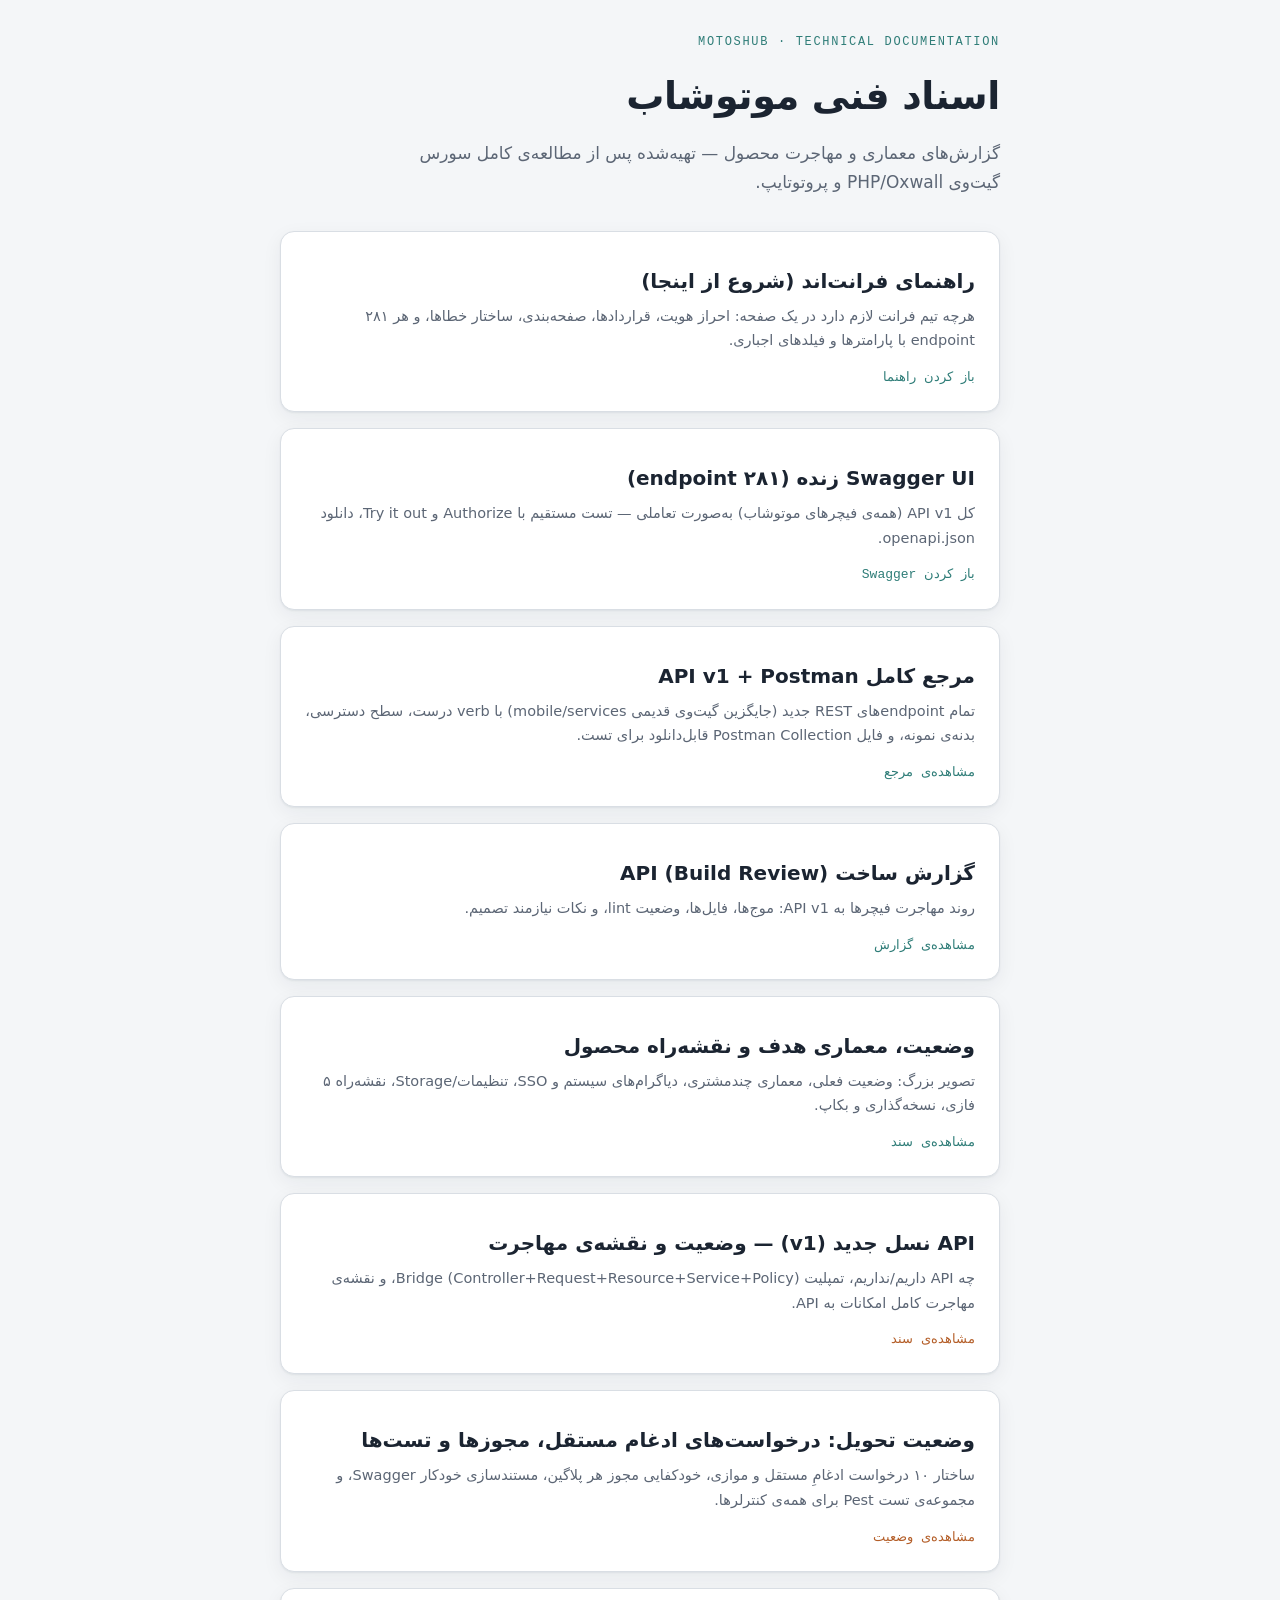
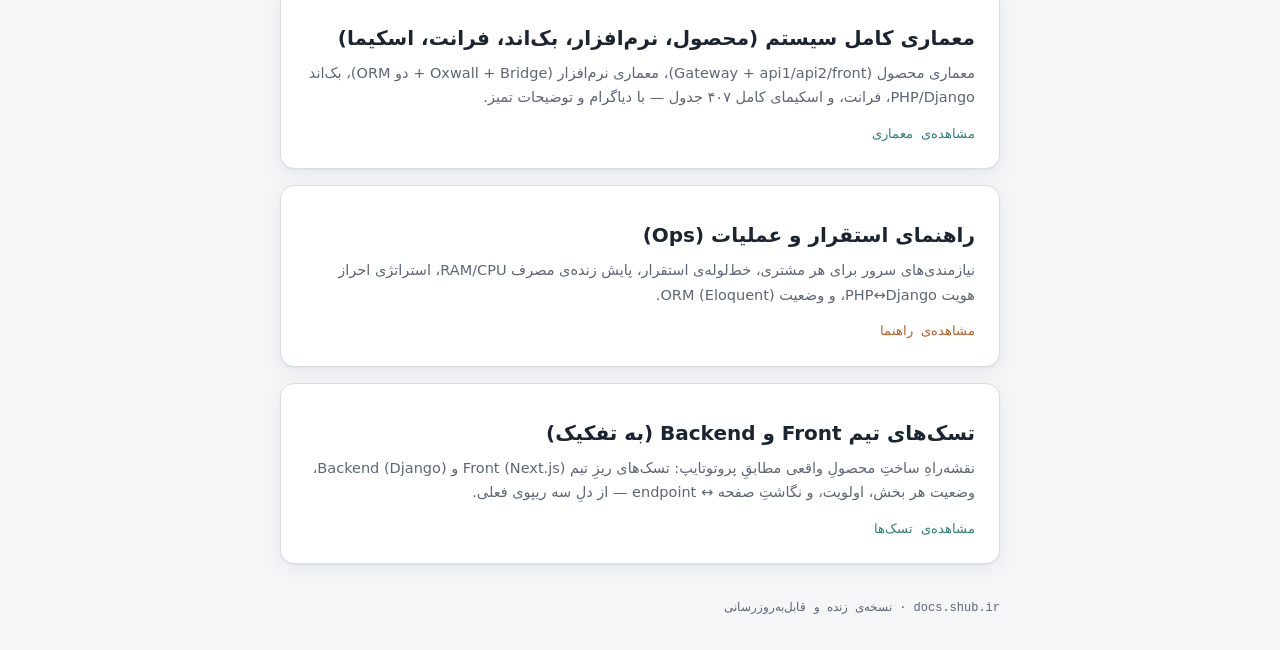
==== index.html @ 83c2c489 "docs site for docs.shub.ir — reports, swagger, tasks (CNAME + nojekyll)" ====
<!DOCTYPE html>
<html lang="fa" dir="rtl"><head>
<meta charset="utf-8"><meta name="viewport" content="width=device-width, initial-scale=1">
<title>Motoshub — اسناد فنی</title>
<meta http-equiv="refresh" content="0; url=./reports/">
<link rel="canonical" href="./reports/">
<style>body{font-family:Tahoma,system-ui,sans-serif;background:#0e1319;color:#e7edf4;display:grid;place-items:center;min-height:100vh;margin:0}a{color:#4bb3ac}</style>
</head><body><p>در حال انتقال به <a href="./reports/">اسناد فنی موتوشاب</a>…</p></body></html>
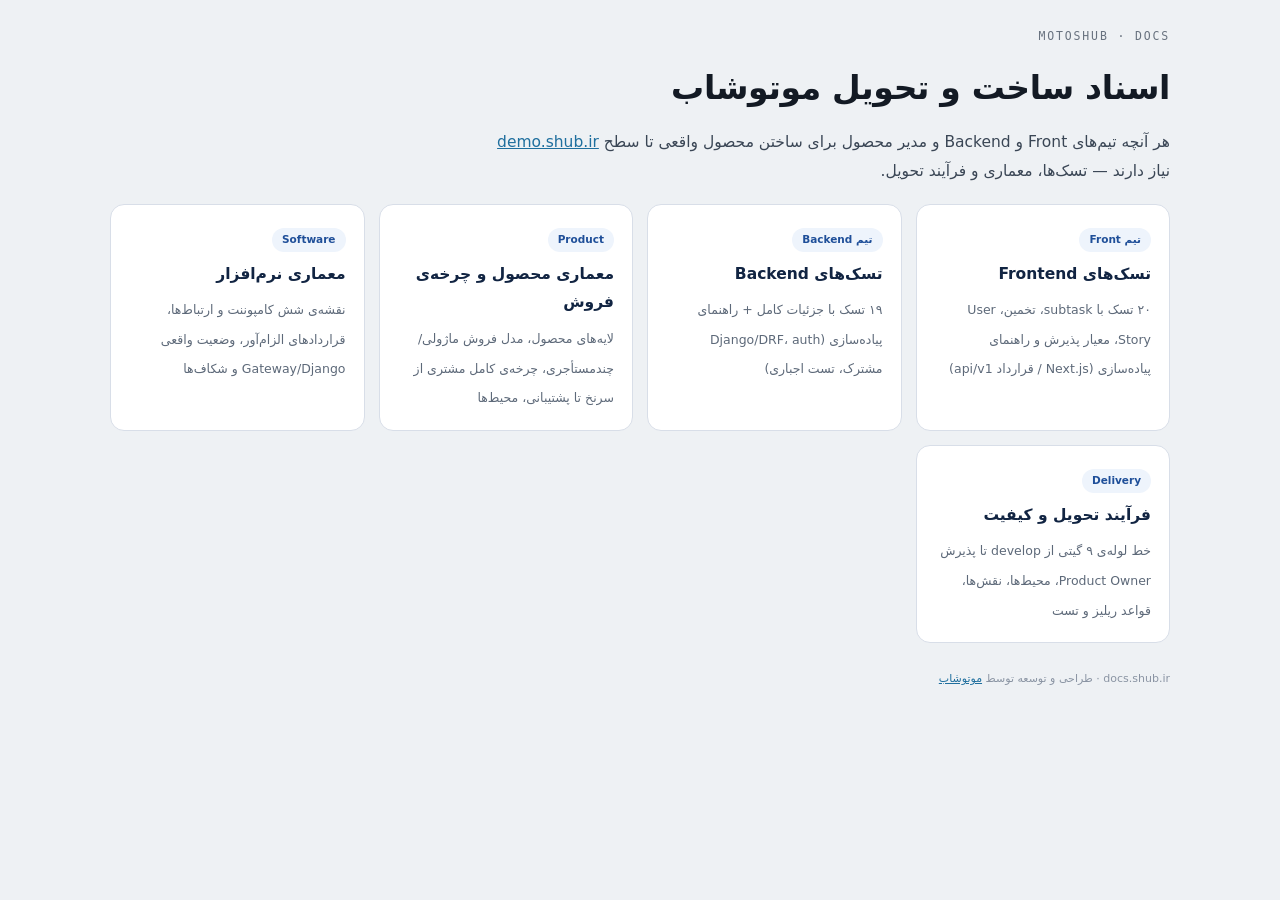
==== commit 32d7a648: "docs: restructure to PO plan — split FE/BE tasks with implementation guides, product & software arch" ====
--- a/index.html
+++ b/index.html
@@ -1,8 +1,109 @@
 <!DOCTYPE html>
-<html lang="fa" dir="rtl"><head>
-<meta charset="utf-8"><meta name="viewport" content="width=device-width, initial-scale=1">
-<title>Motoshub — اسناد فنی</title>
-<meta http-equiv="refresh" content="0; url=./reports/">
-<link rel="canonical" href="./reports/">
-<style>body{font-family:Tahoma,system-ui,sans-serif;background:#0e1319;color:#e7edf4;display:grid;place-items:center;min-height:100vh;margin:0}a{color:#4bb3ac}</style>
-</head><body><p>در حال انتقال به <a href="./reports/">اسناد فنی موتوشاب</a>…</p></body></html>
+<html lang="fa" dir="rtl">
+<head>
+<meta charset="utf-8">
+<meta name="viewport" content="width=device-width, initial-scale=1">
+<title>Motoshub — برنامه‌ی تحویل: تسک‌های تیم Front و Backend</title>
+<style>
+  :root{
+    --bg:#eef1f4;--panel:#ffffff;--line:#d6dce3;--line2:#e6eaef;
+    --ink:#131a24;--ink2:#3a4655;--muted:#68727f;
+    --front:#1f6f9e;--front-bg:#e8f2f9;
+    --back:#7a41ad;--back-bg:#f2ebf9;
+    --p1:#b23a52;--p2:#b47a1e;--p3:#3f7d63;
+    --done:#2c7a56;--part:#a9791f;--todo:#a8394f;
+    --est:#0f4c75;
+    --mono:"SF Mono",ui-monospace,"JetBrains Mono",Menlo,Consolas,monospace;
+    --sans:"Vazirmatn","Segoe UI",Tahoma,system-ui,Arial,sans-serif;
+  }
+  @media (prefers-color-scheme:dark){
+    :root{--bg:#0c1116;--panel:#141b23;--line:#28323d;--line2:#1d252e;
+      --ink:#e9eef4;--ink2:#c2ccd6;--muted:#8b96a3;
+      --front:#5aa6d8;--front-bg:#14222e;--back:#b389df;--back-bg:#211a2e;
+      --p1:#e07387;--p2:#d9ab5a;--p3:#63c495;
+      --done:#5cc48d;--part:#d9ab5a;--todo:#e07387;--est:#6fb2e0;}
+  }
+  *{box-sizing:border-box}
+  html{scroll-behavior:smooth}
+  body{margin:0;background:var(--bg);color:var(--ink);font-family:var(--sans);
+    line-height:1.85;padding:26px 16px}
+  .wrap{max-width:1060px;margin:0 auto}
+  .kicker{font-family:var(--mono);font-size:11.5px;letter-spacing:.16em;text-transform:uppercase;color:var(--muted);margin:0 0 10px}
+  h1{font-size:clamp(24px,4.4vw,33px);font-weight:800;letter-spacing:-.01em;margin:0 0 10px}
+  .lede{color:var(--ink2);font-size:15.5px;margin:0 0 8px;max-width:70ch}
+  .meta-line{font-family:var(--mono);font-size:12px;color:var(--muted);margin:0 0 22px}
+  .legend{background:var(--panel);border:1px solid var(--line);border-radius:12px;padding:14px 18px;margin:16px 0;font-size:13px}
+  .legend b{font-size:13.5px}
+  .row{display:flex;flex-wrap:wrap;gap:8px 14px;margin-top:8px;align-items:center}
+  .pill{font-family:var(--mono);font-size:10.5px;padding:2px 8px;border-radius:20px;white-space:nowrap;font-weight:600}
+  .p-done{background:rgba(44,122,86,.16);color:var(--done)} .p-part{background:rgba(169,121,31,.17);color:var(--part)} .p-todo{background:rgba(168,57,79,.15);color:var(--todo)}
+  .p-p1{background:rgba(178,58,82,.14);color:var(--p1)} .p-p2{background:rgba(180,122,30,.15);color:var(--p2)} .p-p3{background:rgba(63,125,99,.15);color:var(--p3)}
+  .est{font-family:var(--mono);font-size:11px;font-weight:700;color:var(--est);background:rgba(15,76,117,.10);padding:2px 8px;border-radius:6px;white-space:nowrap}
+  @media (prefers-color-scheme:dark){.est{background:rgba(111,178,224,.12)}}
+  .toc{background:var(--panel);border:1px solid var(--line);border-radius:12px;padding:12px 18px;margin:16px 0;font-size:13px;columns:2;column-gap:26px}
+  .toc a{display:block;color:var(--front);text-decoration:none;padding:2px 0;break-inside:avoid}
+  .toc a:hover{text-decoration:underline}
+  @media (max-width:640px){.toc{columns:1}}
+  .tblwrap{overflow-x:auto;border:1px solid var(--line);border-radius:11px;margin:12px 0}
+  table{border-collapse:collapse;width:100%;font-size:12.7px;min-width:560px}
+  th,td{padding:8px 11px;text-align:right;border-bottom:1px solid var(--line2);vertical-align:top}
+  th{background:rgba(120,130,140,.07);font-weight:700}
+  tr:last-child td{border-bottom:none}
+  td.n,th.n{white-space:nowrap;font-family:var(--mono);font-size:11.5px;text-align:center;width:1%}
+  tfoot td{font-weight:800;background:rgba(120,130,140,.05)}
+  .phase{margin:40px 0 8px}
+  .phase-h{display:flex;align-items:baseline;gap:12px;flex-wrap:wrap;border-bottom:2px solid var(--line);padding-bottom:9px}
+  .phase-n{font-family:var(--mono);font-size:26px;font-weight:800;color:var(--muted);line-height:1}
+  .phase-h h2{font-size:21px;margin:0;font-weight:800}
+  .phase-goal{color:var(--muted);font-size:13.5px;margin:8px 0 0}
+  .band{display:inline-flex;align-items:center;gap:7px;font-family:var(--mono);font-size:11px;font-weight:700;padding:3px 11px;border-radius:20px;margin:18px 0 4px}
+  .band.f{background:var(--front-bg);color:var(--front)}
+  .band.b{background:var(--back-bg);color:var(--back)}
+  .task{background:var(--panel);border:1px solid var(--line);border-radius:12px;padding:15px 18px;margin:12px 0}
+  .task.f{border-inline-start:3px solid var(--front)}
+  .task.b{border-inline-start:3px solid var(--back)}
+  .task-h{display:flex;align-items:center;gap:9px;flex-wrap:wrap}
+  .task-id{font-family:var(--mono);font-size:12px;font-weight:700;color:var(--muted)}
+  .task-h b{font-size:15.5px}
+  .task-h .spacer{flex:1}
+  .story{background:rgba(120,130,140,.06);border-radius:9px;padding:9px 13px;margin:11px 0;font-size:13.3px}
+  .story .lbl{font-family:var(--mono);font-size:10px;letter-spacing:.1em;text-transform:uppercase;color:var(--muted);display:block;margin-bottom:2px}
+  .desc{font-size:13.6px;color:var(--ink2);margin:10px 0}
+  .desc code,td code,.ac code,.story code,.ears code{font-family:var(--mono);font-size:11.3px;background:rgba(120,130,140,.14);padding:1px 6px;border-radius:5px;color:var(--ink)}
+  .ears{border-inline-start:3px solid var(--muted);padding:2px 12px;margin:9px 0;font-size:13px;color:var(--ink2);font-style:italic}
+  .ac{margin:10px 0 4px;font-size:12.9px}
+  .ac .lbl{font-family:var(--mono);font-size:10px;letter-spacing:.1em;text-transform:uppercase;color:var(--muted);display:block;margin-bottom:4px}
+  .ac ul{margin:0;padding-inline-start:18px}
+  .ac li{margin:3px 0}
+  .dep{font-family:var(--mono);font-size:11.5px;color:var(--muted);margin-top:9px}
+  .subhd{font-family:var(--mono);font-size:10.5px;letter-spacing:.1em;text-transform:uppercase;color:var(--muted);margin:12px 0 4px}
+  .note{background:var(--panel);border:1px solid var(--line);border-inline-start:3px solid var(--p2);border-radius:10px;padding:12px 16px;margin:16px 0;font-size:13.4px}
+  .foot{margin-top:46px;padding-top:16px;border-top:1px solid var(--line);font-family:var(--mono);font-size:11.5px;color:var(--muted);text-align:center;line-height:2}
+  a{color:var(--front)}
+</style>
+</head>
+<body>
+<div class="wrap">
+<style>
+.hub{display:grid;grid-template-columns:repeat(auto-fit,minmax(240px,1fr));gap:14px;margin-top:18px}
+.hcard{display:block;border:1.5px solid #d8dee8;border-radius:14px;padding:18px;background:#fff;text-decoration:none;transition:border-color .15s}
+.hcard:hover{border-color:#1f4f99}
+.hcard b{display:block;font-size:15.5px;color:#112442;margin-bottom:6px}
+.hcard span{font-size:12.5px;color:#5d6979;line-height:1.9}
+.hcard .tagline{display:inline-block;font-size:10.5px;font-weight:700;color:#1f4f99;background:#eef4fc;border-radius:99px;padding:2px 10px;margin-bottom:8px}
+</style>
+<body>
+<div class="wrap">
+  <p class="kicker">Motoshub · Docs</p>
+  <h1>اسناد ساخت و تحویل موتوشاب</h1>
+  <p class="lede">هر آنچه تیم‌های Front و Backend و مدیر محصول برای ساختن محصول واقعی تا سطح <a href="https://demo.shub.ir">demo.shub.ir</a> نیاز دارند — تسک‌ها، معماری و فرآیند تحویل.</p>
+  <div class="hub">
+    <a class="hcard" href="./tasks/frontend/"><span class="tagline">تیم Front</span><b>تسک‌های Frontend</b><span>۲۰ تسک با subtask، تخمین، User Story، معیار پذیرش و راهنمای پیاده‌سازی (Next.js / قرارداد api/v1)</span></a>
+    <a class="hcard" href="./tasks/backend/"><span class="tagline">تیم Backend</span><b>تسک‌های Backend</b><span>۱۹ تسک با جزئیات کامل + راهنمای پیاده‌سازی (Django/DRF، auth مشترک، تست اجباری)</span></a>
+    <a class="hcard" href="./architecture/product/"><span class="tagline">Product</span><b>معماری محصول و چرخه‌ی فروش</b><span>لایه‌های محصول، مدل فروش ماژولی/چندمستأجری، چرخه‌ی کامل مشتری از سرنخ تا پشتیبانی، محیط‌ها</span></a>
+    <a class="hcard" href="./architecture/software/"><span class="tagline">Software</span><b>معماری نرم‌افزار</b><span>نقشه‌ی شش کامپوننت و ارتباط‌ها، قراردادهای الزام‌آور، وضعیت واقعی Gateway/Django و شکاف‌ها</span></a>
+    <a class="hcard" href="./process/"><span class="tagline">Delivery</span><b>فرآیند تحویل و کیفیت</b><span>خط لوله‌ی ۹ گیتی از develop تا پذیرش Product Owner، محیط‌ها، نقش‌ها، قواعد ریلیز و تست</span></a>
+  </div>
+  <p style="font-size:11px;color:#8a94a3;margin-top:26px">docs.shub.ir · طراحی و توسعه توسط <a href="https://moto.shub.ir/">موتوشاب</a></p>
+</div>
+</body></html>
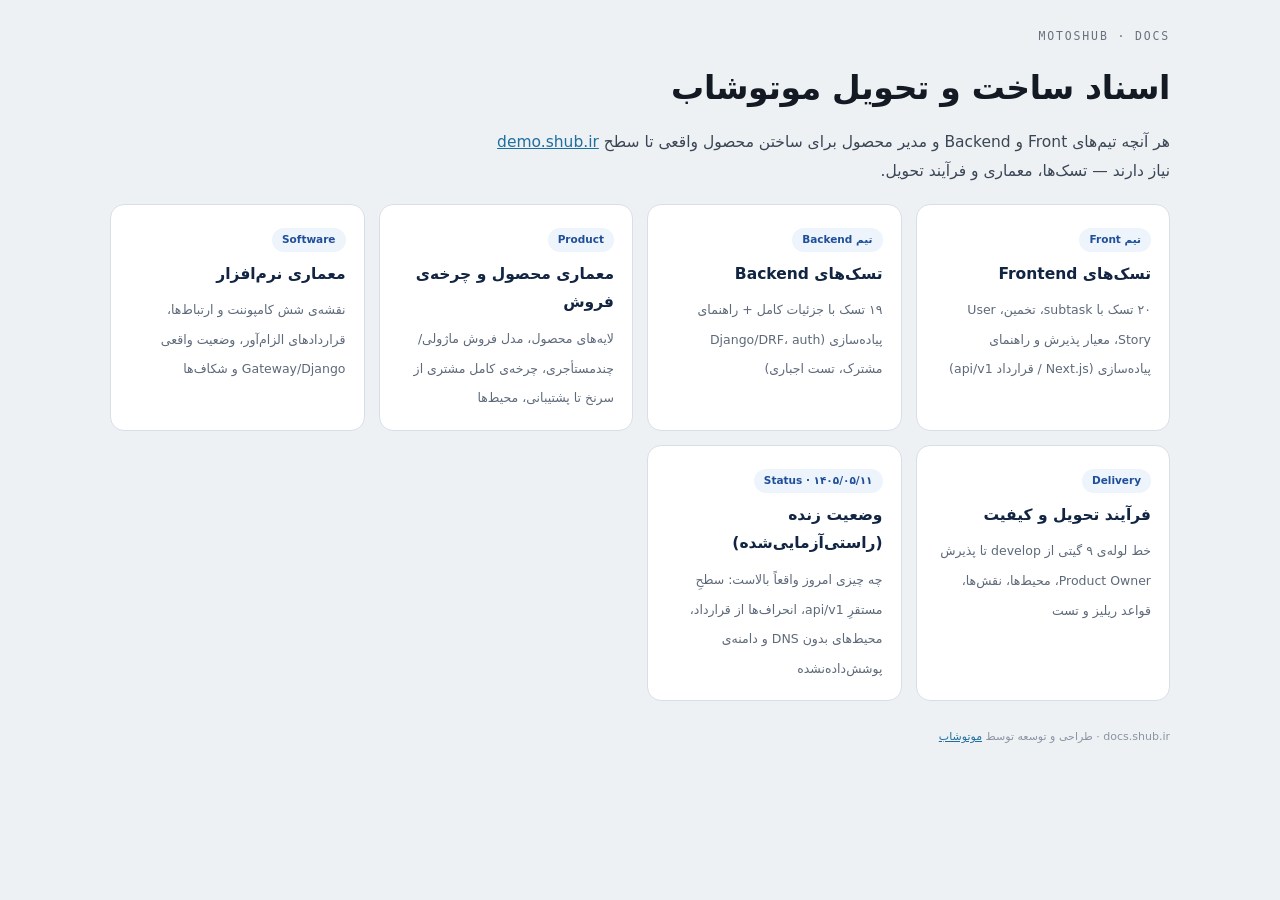
==== commit daeb6749: "docs: verified live status — correct the "293 ops in production" premise, fix link/arithmetic debt, " ====
--- a/index.html
+++ b/index.html
@@ -82,8 +82,6 @@
   a{color:var(--front)}
 </style>
 </head>
-<body>
-<div class="wrap">
 <style>
 .hub{display:grid;grid-template-columns:repeat(auto-fit,minmax(240px,1fr));gap:14px;margin-top:18px}
 .hcard{display:block;border:1.5px solid #d8dee8;border-radius:14px;padding:18px;background:#fff;text-decoration:none;transition:border-color .15s}
@@ -103,6 +101,7 @@
     <a class="hcard" href="./architecture/product/"><span class="tagline">Product</span><b>معماری محصول و چرخه‌ی فروش</b><span>لایه‌های محصول، مدل فروش ماژولی/چندمستأجری، چرخه‌ی کامل مشتری از سرنخ تا پشتیبانی، محیط‌ها</span></a>
     <a class="hcard" href="./architecture/software/"><span class="tagline">Software</span><b>معماری نرم‌افزار</b><span>نقشه‌ی شش کامپوننت و ارتباط‌ها، قراردادهای الزام‌آور، وضعیت واقعی Gateway/Django و شکاف‌ها</span></a>
     <a class="hcard" href="./process/"><span class="tagline">Delivery</span><b>فرآیند تحویل و کیفیت</b><span>خط لوله‌ی ۹ گیتی از develop تا پذیرش Product Owner، محیط‌ها، نقش‌ها، قواعد ریلیز و تست</span></a>
+    <a class="hcard" href="./status/"><span class="tagline">Status · ۱۴۰۵/۰۵/۱۱</span><b>وضعیت زنده (راستی‌آزمایی‌شده)</b><span>چه چیزی امروز واقعاً بالاست: سطحِ مستقرِ api/v1، انحراف‌ها از قرارداد، محیط‌های بدون DNS و دامنه‌ی پوشش‌داده‌نشده</span></a>
   </div>
   <p style="font-size:11px;color:#8a94a3;margin-top:26px">docs.shub.ir · طراحی و توسعه توسط <a href="https://moto.shub.ir/">موتوشاب</a></p>
 </div>
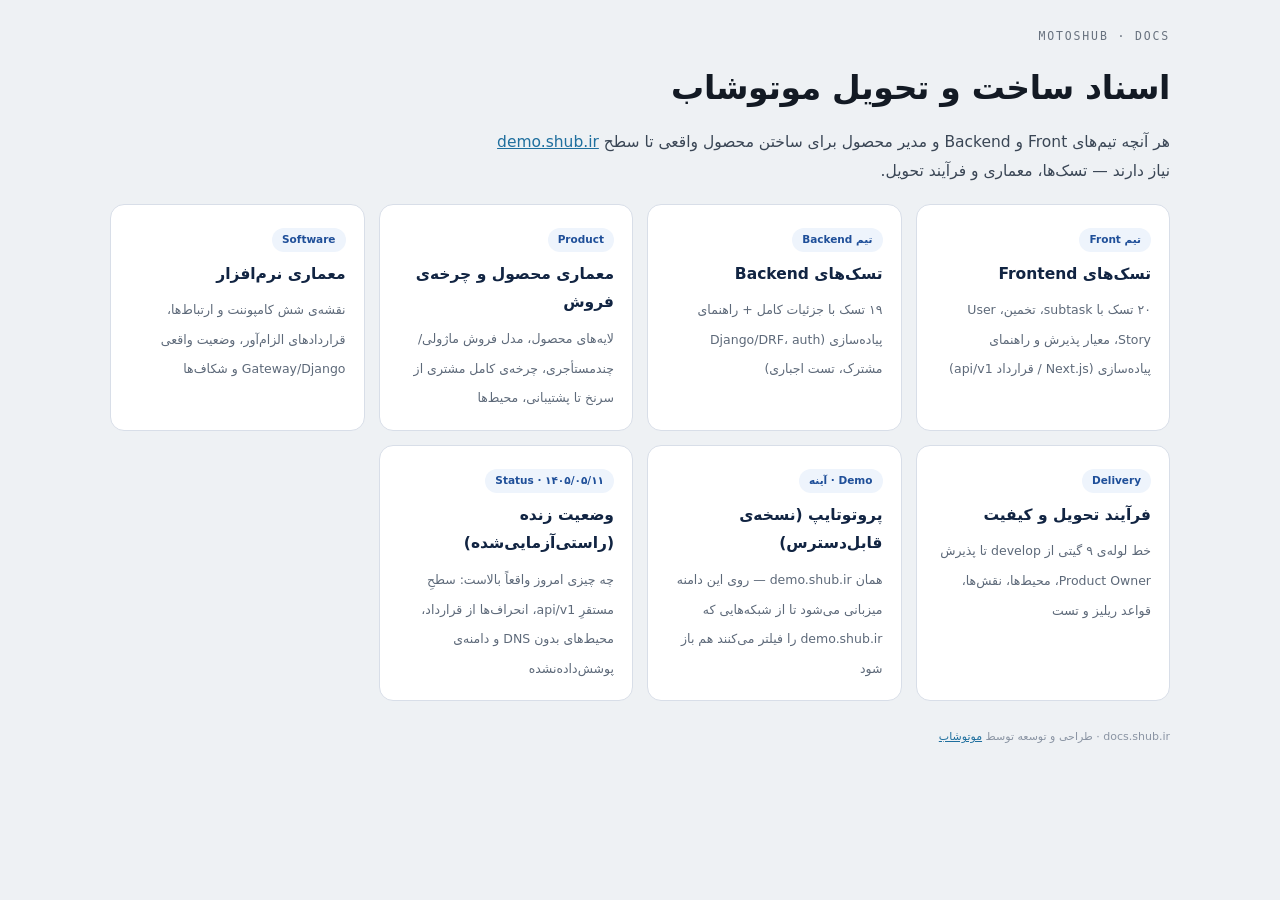
==== commit bf67f773: "feat(demo): mirror the prototype at docs.shub.ir/demo/ demo.shub.ir is unreachable from some Iranian" ====
--- a/index.html
+++ b/index.html
@@ -101,6 +101,7 @@
     <a class="hcard" href="./architecture/product/"><span class="tagline">Product</span><b>معماری محصول و چرخه‌ی فروش</b><span>لایه‌های محصول، مدل فروش ماژولی/چندمستأجری، چرخه‌ی کامل مشتری از سرنخ تا پشتیبانی، محیط‌ها</span></a>
     <a class="hcard" href="./architecture/software/"><span class="tagline">Software</span><b>معماری نرم‌افزار</b><span>نقشه‌ی شش کامپوننت و ارتباط‌ها، قراردادهای الزام‌آور، وضعیت واقعی Gateway/Django و شکاف‌ها</span></a>
     <a class="hcard" href="./process/"><span class="tagline">Delivery</span><b>فرآیند تحویل و کیفیت</b><span>خط لوله‌ی ۹ گیتی از develop تا پذیرش Product Owner، محیط‌ها، نقش‌ها، قواعد ریلیز و تست</span></a>
+    <a class="hcard" href="./demo/"><span class="tagline">Demo · آینه</span><b>پروتوتایپ (نسخه‌ی قابل‌دسترس)</b><span>همان demo.shub.ir — روی این دامنه میزبانی می‌شود تا از شبکه‌هایی که demo.shub.ir را فیلتر می‌کنند هم باز شود</span></a>
     <a class="hcard" href="./status/"><span class="tagline">Status · ۱۴۰۵/۰۵/۱۱</span><b>وضعیت زنده (راستی‌آزمایی‌شده)</b><span>چه چیزی امروز واقعاً بالاست: سطحِ مستقرِ api/v1، انحراف‌ها از قرارداد، محیط‌های بدون DNS و دامنه‌ی پوشش‌داده‌نشده</span></a>
   </div>
   <p style="font-size:11px;color:#8a94a3;margin-top:26px">docs.shub.ir · طراحی و توسعه توسط <a href="https://moto.shub.ir/">موتوشاب</a></p>
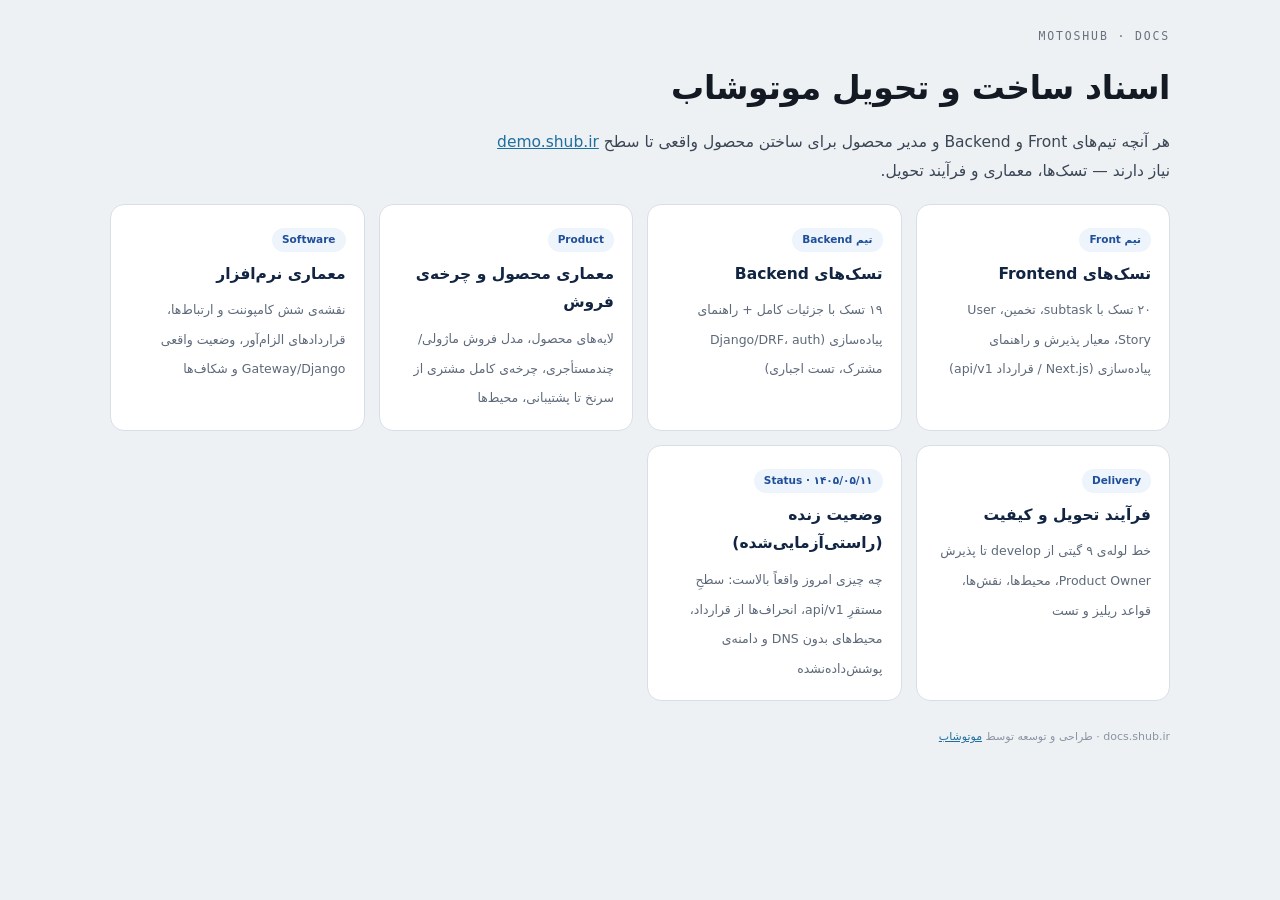
==== commit d9075119: "revert: drop the docs.shub.ir/demo mirror The demo stays at demo.shub.ir only.  Co-Authored-By: Clau" ====
--- a/index.html
+++ b/index.html
@@ -101,7 +101,6 @@
     <a class="hcard" href="./architecture/product/"><span class="tagline">Product</span><b>معماری محصول و چرخه‌ی فروش</b><span>لایه‌های محصول، مدل فروش ماژولی/چندمستأجری، چرخه‌ی کامل مشتری از سرنخ تا پشتیبانی، محیط‌ها</span></a>
     <a class="hcard" href="./architecture/software/"><span class="tagline">Software</span><b>معماری نرم‌افزار</b><span>نقشه‌ی شش کامپوننت و ارتباط‌ها، قراردادهای الزام‌آور، وضعیت واقعی Gateway/Django و شکاف‌ها</span></a>
     <a class="hcard" href="./process/"><span class="tagline">Delivery</span><b>فرآیند تحویل و کیفیت</b><span>خط لوله‌ی ۹ گیتی از develop تا پذیرش Product Owner، محیط‌ها، نقش‌ها، قواعد ریلیز و تست</span></a>
-    <a class="hcard" href="./demo/"><span class="tagline">Demo · آینه</span><b>پروتوتایپ (نسخه‌ی قابل‌دسترس)</b><span>همان demo.shub.ir — روی این دامنه میزبانی می‌شود تا از شبکه‌هایی که demo.shub.ir را فیلتر می‌کنند هم باز شود</span></a>
     <a class="hcard" href="./status/"><span class="tagline">Status · ۱۴۰۵/۰۵/۱۱</span><b>وضعیت زنده (راستی‌آزمایی‌شده)</b><span>چه چیزی امروز واقعاً بالاست: سطحِ مستقرِ api/v1، انحراف‌ها از قرارداد، محیط‌های بدون DNS و دامنه‌ی پوشش‌داده‌نشده</span></a>
   </div>
   <p style="font-size:11px;color:#8a94a3;margin-top:26px">docs.shub.ir · طراحی و توسعه توسط <a href="https://moto.shub.ir/">موتوشاب</a></p>
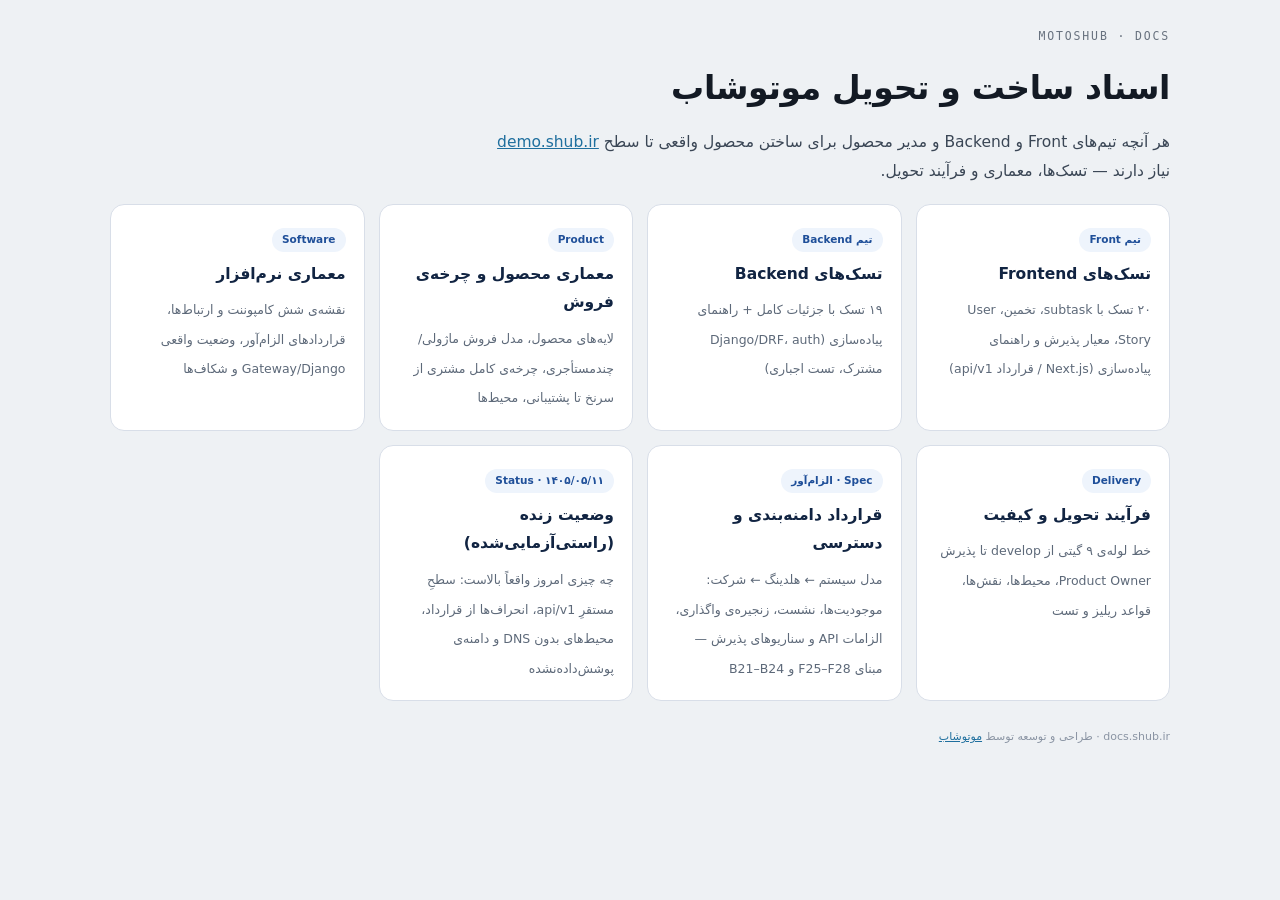
==== commit 82953928: "docs: align the delivery plan with the final demo — binding scope spec + F25-F28/B21-B24 demo.shub.i" ====
--- a/index.html
+++ b/index.html
@@ -101,6 +101,7 @@
     <a class="hcard" href="./architecture/product/"><span class="tagline">Product</span><b>معماری محصول و چرخه‌ی فروش</b><span>لایه‌های محصول، مدل فروش ماژولی/چندمستأجری، چرخه‌ی کامل مشتری از سرنخ تا پشتیبانی، محیط‌ها</span></a>
     <a class="hcard" href="./architecture/software/"><span class="tagline">Software</span><b>معماری نرم‌افزار</b><span>نقشه‌ی شش کامپوننت و ارتباط‌ها، قراردادهای الزام‌آور، وضعیت واقعی Gateway/Django و شکاف‌ها</span></a>
     <a class="hcard" href="./process/"><span class="tagline">Delivery</span><b>فرآیند تحویل و کیفیت</b><span>خط لوله‌ی ۹ گیتی از develop تا پذیرش Product Owner، محیط‌ها، نقش‌ها، قواعد ریلیز و تست</span></a>
+    <a class="hcard" href="./spec/scope/"><span class="tagline">Spec · الزام‌آور</span><b>قرارداد دامنه‌بندی و دسترسی</b><span>مدل سیستم ← هلدینگ ← شرکت: موجودیت‌ها، نشست، زنجیره‌ی واگذاری، الزامات API و سناریوهای پذیرش — مبنای F25–F28 و B21–B24</span></a>
     <a class="hcard" href="./status/"><span class="tagline">Status · ۱۴۰۵/۰۵/۱۱</span><b>وضعیت زنده (راستی‌آزمایی‌شده)</b><span>چه چیزی امروز واقعاً بالاست: سطحِ مستقرِ api/v1، انحراف‌ها از قرارداد، محیط‌های بدون DNS و دامنه‌ی پوشش‌داده‌نشده</span></a>
   </div>
   <p style="font-size:11px;color:#8a94a3;margin-top:26px">docs.shub.ir · طراحی و توسعه توسط <a href="https://moto.shub.ir/">موتوشاب</a></p>
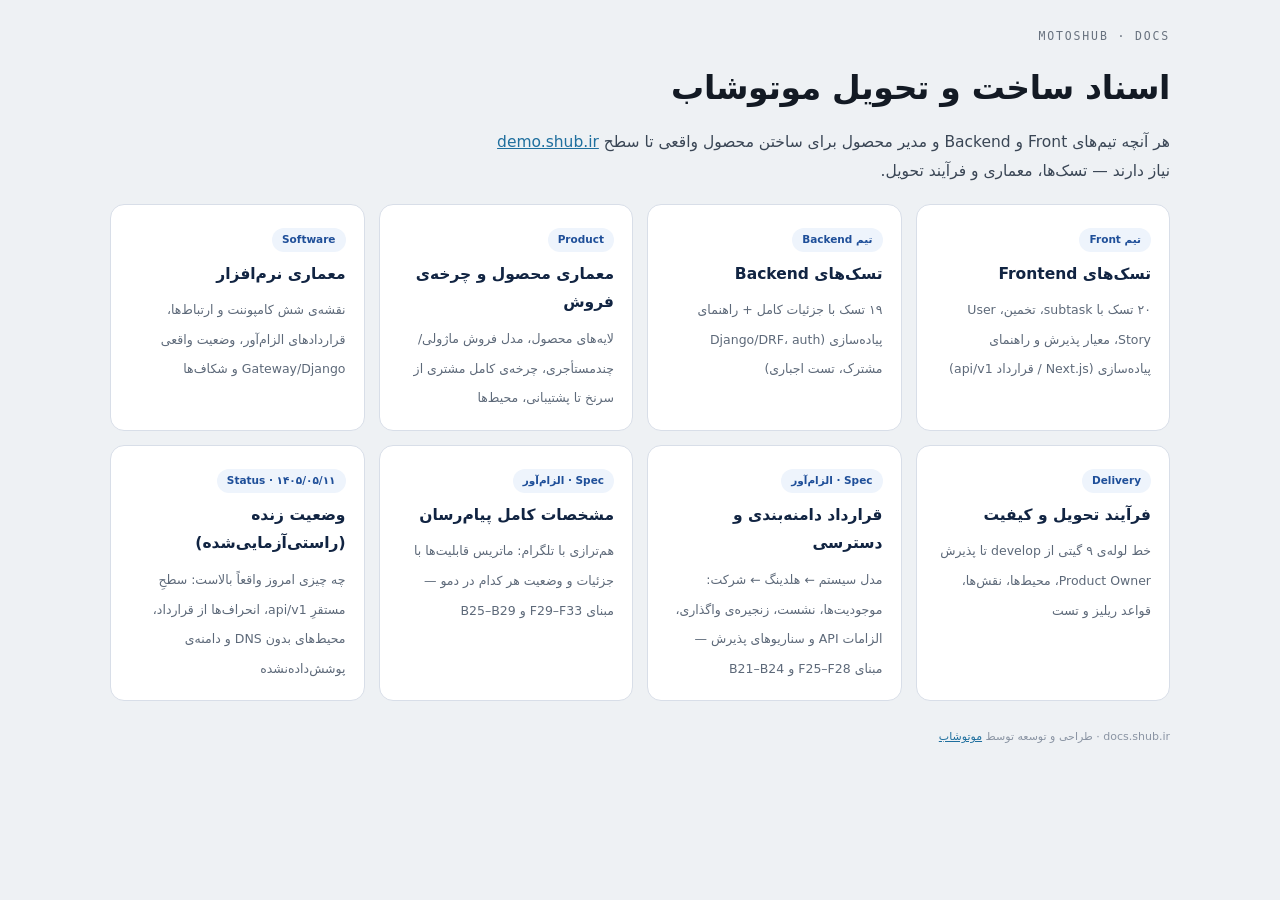
==== commit 8376f7c2: "docs: full messenger spec — Telegram feature parity + F29-F33/B25-B29 The product goal for chat is n" ====
--- a/index.html
+++ b/index.html
@@ -102,6 +102,7 @@
     <a class="hcard" href="./architecture/software/"><span class="tagline">Software</span><b>معماری نرم‌افزار</b><span>نقشه‌ی شش کامپوننت و ارتباط‌ها، قراردادهای الزام‌آور، وضعیت واقعی Gateway/Django و شکاف‌ها</span></a>
     <a class="hcard" href="./process/"><span class="tagline">Delivery</span><b>فرآیند تحویل و کیفیت</b><span>خط لوله‌ی ۹ گیتی از develop تا پذیرش Product Owner، محیط‌ها، نقش‌ها، قواعد ریلیز و تست</span></a>
     <a class="hcard" href="./spec/scope/"><span class="tagline">Spec · الزام‌آور</span><b>قرارداد دامنه‌بندی و دسترسی</b><span>مدل سیستم ← هلدینگ ← شرکت: موجودیت‌ها، نشست، زنجیره‌ی واگذاری، الزامات API و سناریوهای پذیرش — مبنای F25–F28 و B21–B24</span></a>
+    <a class="hcard" href="./spec/chat/"><span class="tagline">Spec · الزام‌آور</span><b>مشخصات کامل پیام‌رسان</b><span>هم‌ترازی با تلگرام: ماتریس قابلیت‌ها با جزئیات و وضعیت هر کدام در دمو — مبنای F29–F33 و B25–B29</span></a>
     <a class="hcard" href="./status/"><span class="tagline">Status · ۱۴۰۵/۰۵/۱۱</span><b>وضعیت زنده (راستی‌آزمایی‌شده)</b><span>چه چیزی امروز واقعاً بالاست: سطحِ مستقرِ api/v1، انحراف‌ها از قرارداد، محیط‌های بدون DNS و دامنه‌ی پوشش‌داده‌نشده</span></a>
   </div>
   <p style="font-size:11px;color:#8a94a3;margin-top:26px">docs.shub.ir · طراحی و توسعه توسط <a href="https://moto.shub.ir/">موتوشاب</a></p>
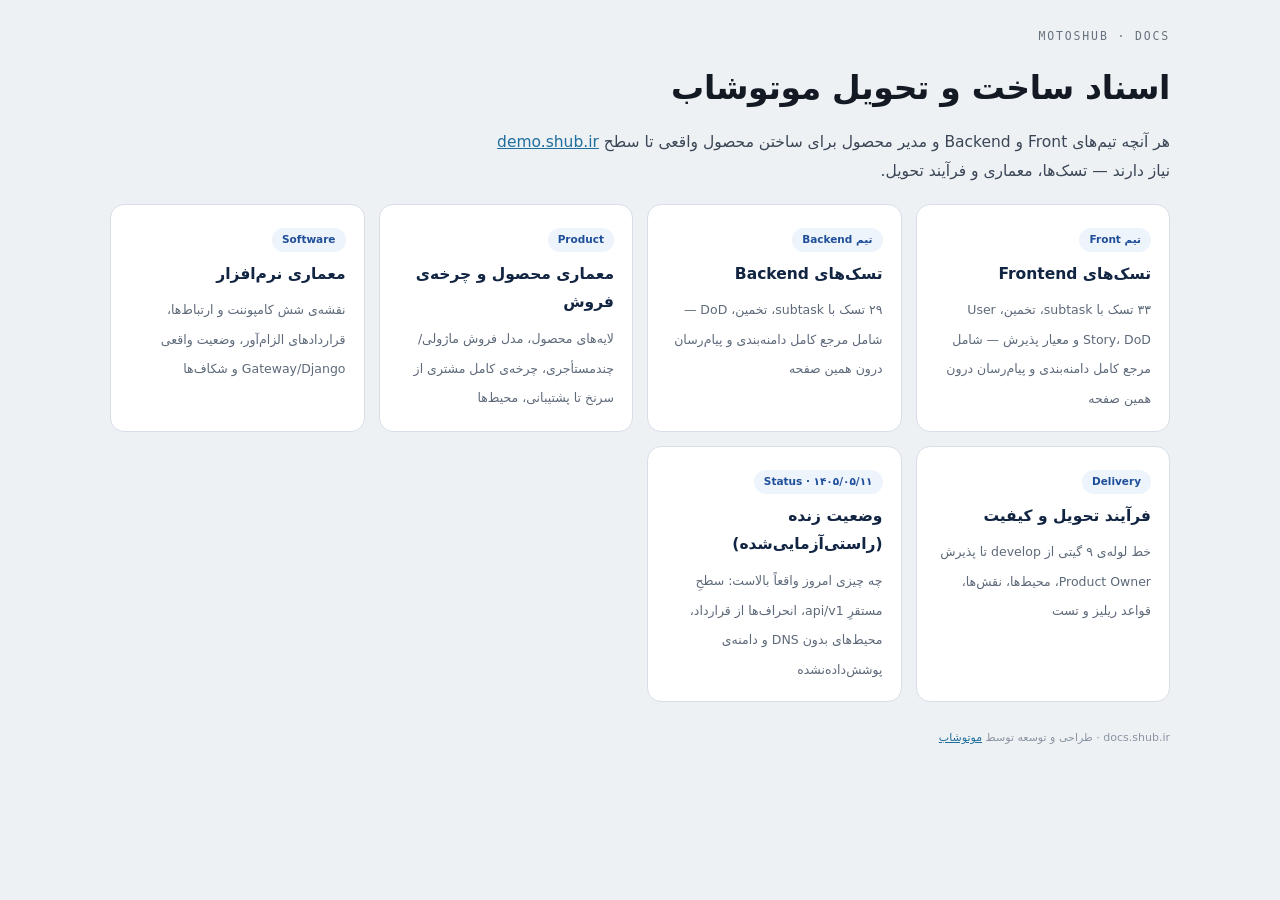
==== commit c35d1c7b: "docs: fold the scope & chat specs into the task pages; drop standalone spec/ pages Per feedback: the" ====
--- a/index.html
+++ b/index.html
@@ -96,13 +96,11 @@
   <h1>اسناد ساخت و تحویل موتوشاب</h1>
   <p class="lede">هر آنچه تیم‌های Front و Backend و مدیر محصول برای ساختن محصول واقعی تا سطح <a href="https://demo.shub.ir">demo.shub.ir</a> نیاز دارند — تسک‌ها، معماری و فرآیند تحویل.</p>
   <div class="hub">
-    <a class="hcard" href="./tasks/frontend/"><span class="tagline">تیم Front</span><b>تسک‌های Frontend</b><span>۲۰ تسک با subtask، تخمین، User Story، معیار پذیرش و راهنمای پیاده‌سازی (Next.js / قرارداد api/v1)</span></a>
-    <a class="hcard" href="./tasks/backend/"><span class="tagline">تیم Backend</span><b>تسک‌های Backend</b><span>۱۹ تسک با جزئیات کامل + راهنمای پیاده‌سازی (Django/DRF، auth مشترک، تست اجباری)</span></a>
+    <a class="hcard" href="./tasks/frontend/"><span class="tagline">تیم Front</span><b>تسک‌های Frontend</b><span>۳۳ تسک با subtask، تخمین، User Story، DoD و معیار پذیرش — شامل مرجع کامل دامنه‌بندی و پیام‌رسان درون همین صفحه</span></a>
+    <a class="hcard" href="./tasks/backend/"><span class="tagline">تیم Backend</span><b>تسک‌های Backend</b><span>۲۹ تسک با subtask، تخمین، DoD — شامل مرجع کامل دامنه‌بندی و پیام‌رسان درون همین صفحه</span></a>
     <a class="hcard" href="./architecture/product/"><span class="tagline">Product</span><b>معماری محصول و چرخه‌ی فروش</b><span>لایه‌های محصول، مدل فروش ماژولی/چندمستأجری، چرخه‌ی کامل مشتری از سرنخ تا پشتیبانی، محیط‌ها</span></a>
     <a class="hcard" href="./architecture/software/"><span class="tagline">Software</span><b>معماری نرم‌افزار</b><span>نقشه‌ی شش کامپوننت و ارتباط‌ها، قراردادهای الزام‌آور، وضعیت واقعی Gateway/Django و شکاف‌ها</span></a>
     <a class="hcard" href="./process/"><span class="tagline">Delivery</span><b>فرآیند تحویل و کیفیت</b><span>خط لوله‌ی ۹ گیتی از develop تا پذیرش Product Owner، محیط‌ها، نقش‌ها، قواعد ریلیز و تست</span></a>
-    <a class="hcard" href="./spec/scope/"><span class="tagline">Spec · الزام‌آور</span><b>قرارداد دامنه‌بندی و دسترسی</b><span>مدل سیستم ← هلدینگ ← شرکت: موجودیت‌ها، نشست، زنجیره‌ی واگذاری، الزامات API و سناریوهای پذیرش — مبنای F25–F28 و B21–B24</span></a>
-    <a class="hcard" href="./spec/chat/"><span class="tagline">Spec · الزام‌آور</span><b>مشخصات کامل پیام‌رسان</b><span>هم‌ترازی با تلگرام: ماتریس قابلیت‌ها با جزئیات و وضعیت هر کدام در دمو — مبنای F29–F33 و B25–B29</span></a>
     <a class="hcard" href="./status/"><span class="tagline">Status · ۱۴۰۵/۰۵/۱۱</span><b>وضعیت زنده (راستی‌آزمایی‌شده)</b><span>چه چیزی امروز واقعاً بالاست: سطحِ مستقرِ api/v1، انحراف‌ها از قرارداد، محیط‌های بدون DNS و دامنه‌ی پوشش‌داده‌نشده</span></a>
   </div>
   <p style="font-size:11px;color:#8a94a3;margin-top:26px">docs.shub.ir · طراحی و توسعه توسط <a href="https://moto.shub.ir/">موتوشاب</a></p>
